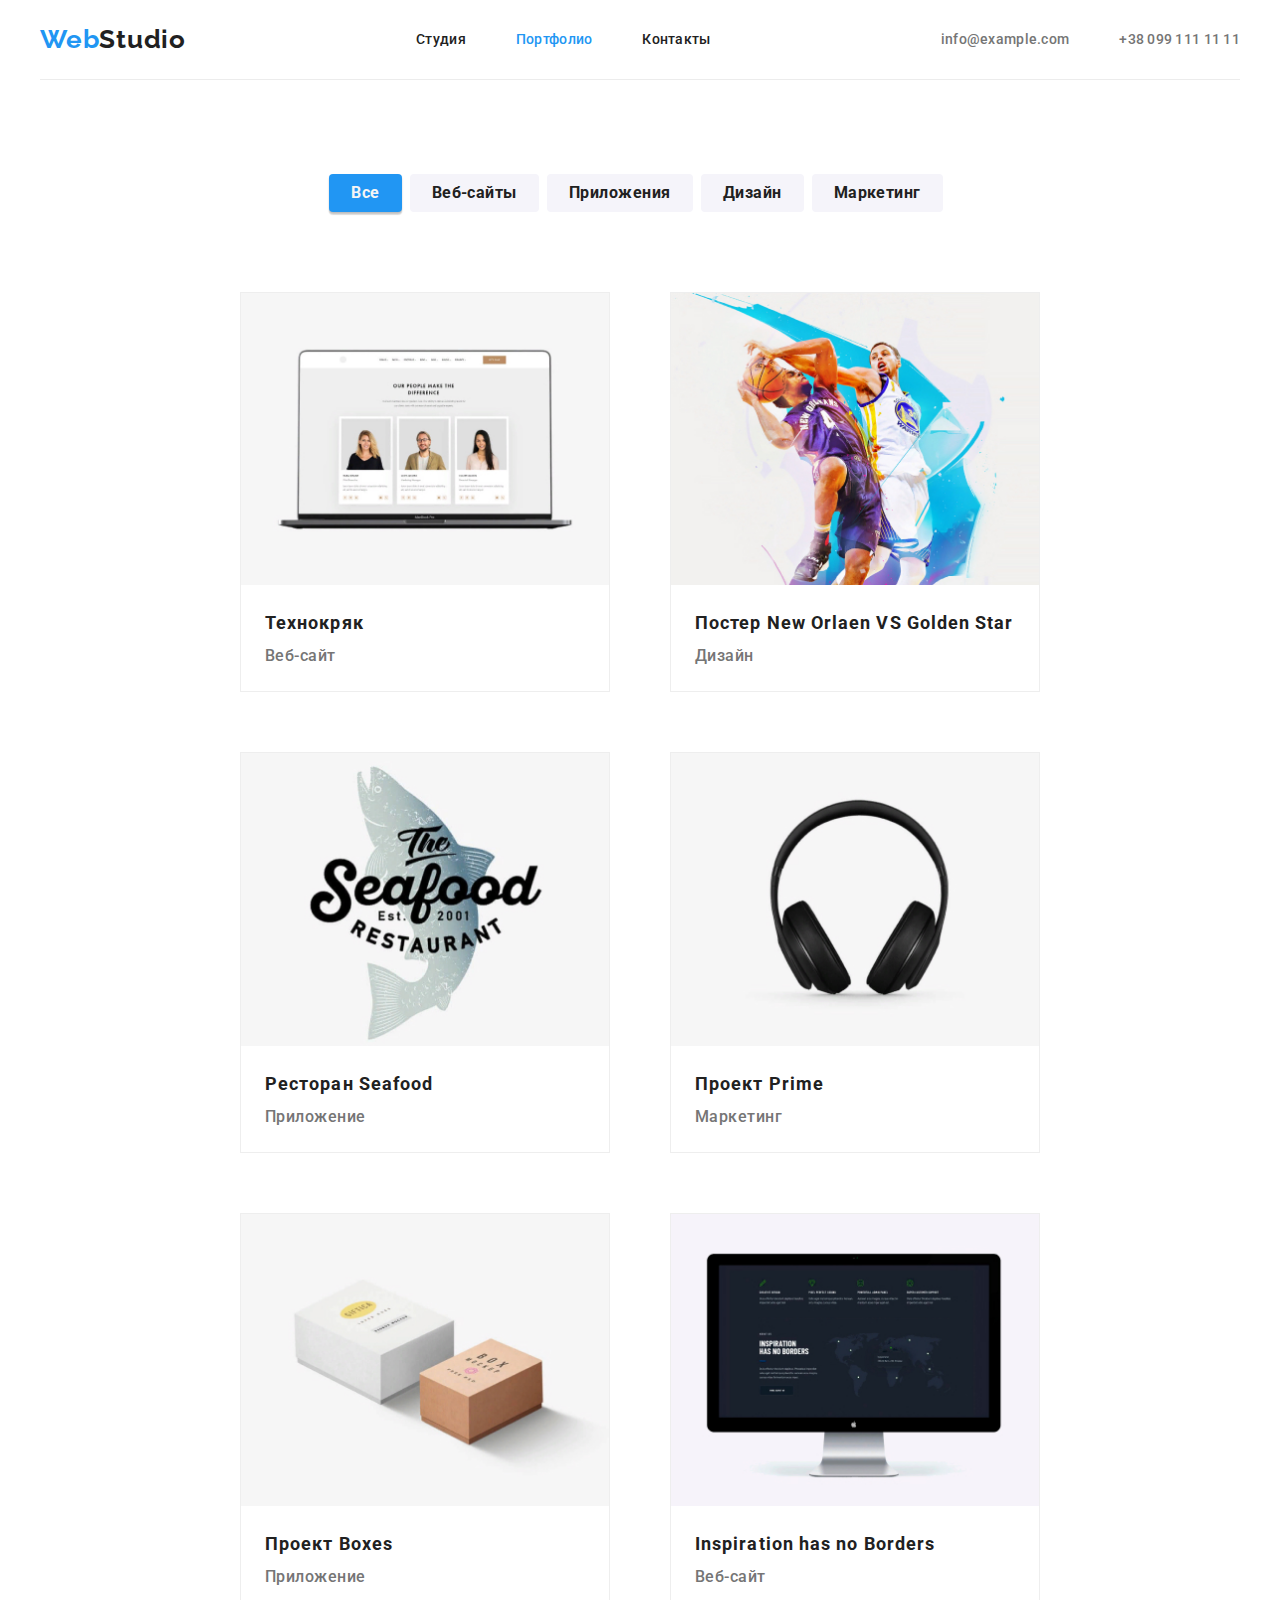
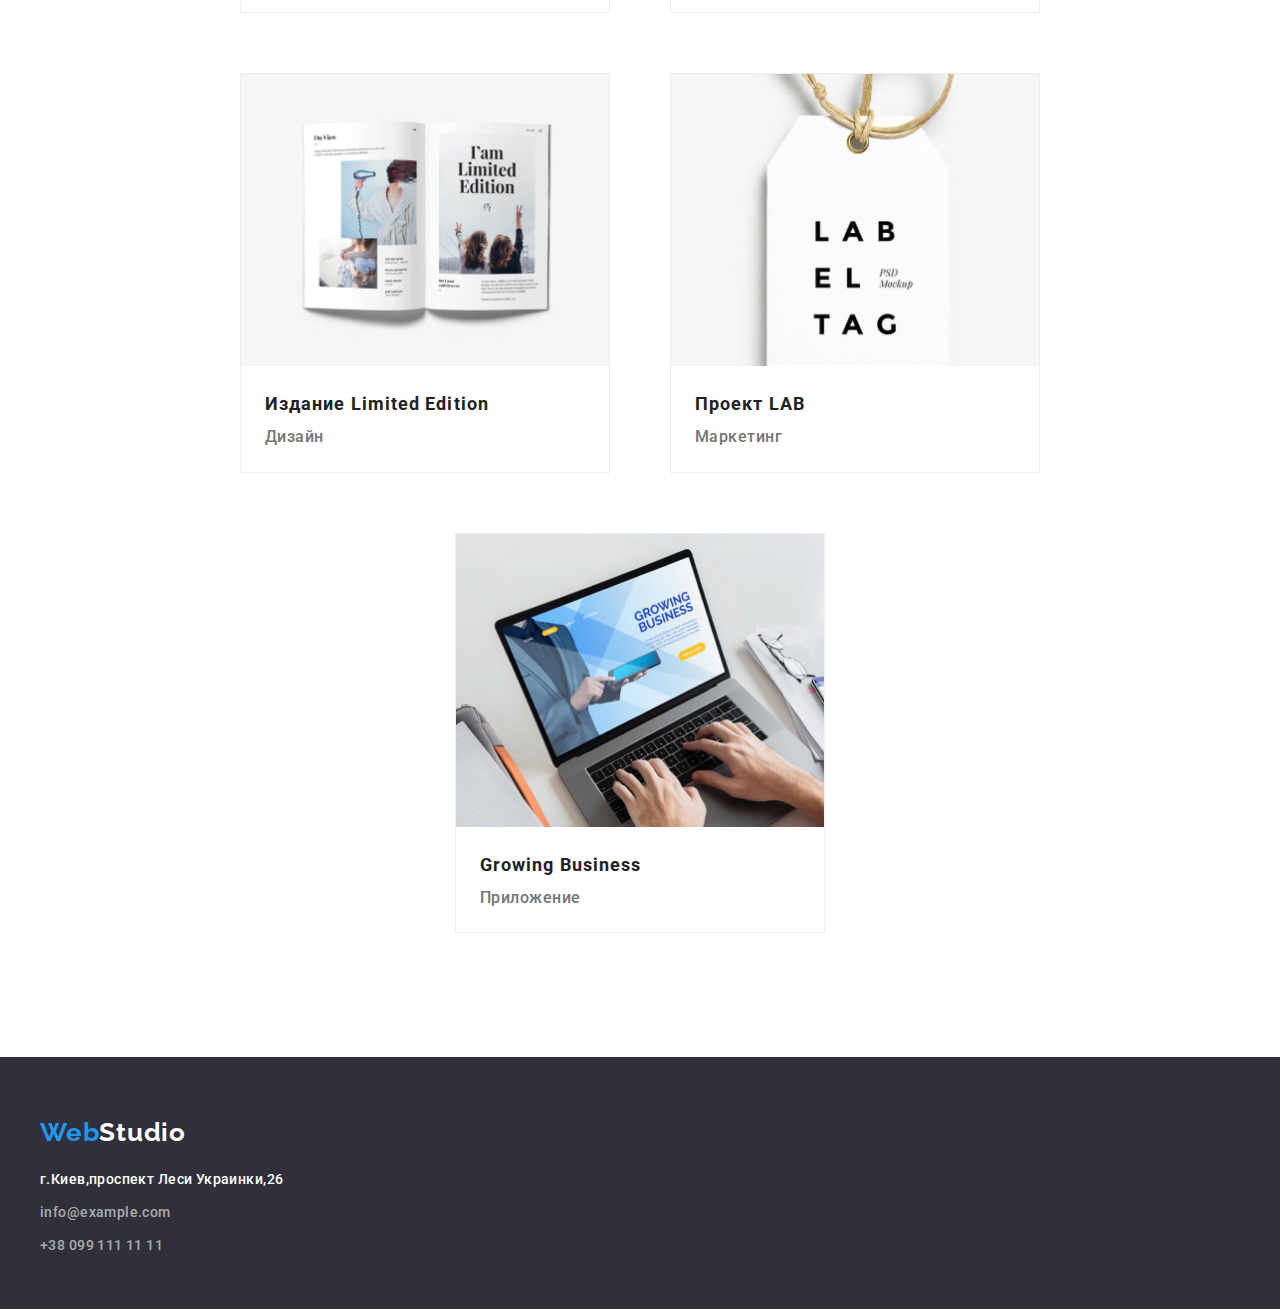
==== portfolio.html @ df0bf0c2 "..." ====
<!DOCTYPE html>
<html lang="ru">
<head>
    <meta charset="UTF-8">
    <meta http-equiv="X-UA-Compatible" content="IE=edge">
    <meta name="viewport" content="width=device-width, initial-scale=1.0">
    <title>Web Studio</title>
    <link rel="preconnect" href="https://fonts.googleapis.com">
<link rel="preconnect" href="https://fonts.gstatic.com" crossorigin>
<link href="https://fonts.googleapis.com/css2?family=Raleway:wght@700&family=Roboto:wght@400;500;700;900&display=swap" rel="stylesheet">
<link rel="stylesheet" href="./css/normalize.css" />
<link rel="stylesheet" href="./css/style.css">
</head>
<body>
    <!-- ХЕДЕР -->
  <div class="container header">
    <a class="logo" href="./index.html">Web<span class="logo-prefix">Studio</span></a>
    <nav>
      <ul class="studio-portfolio-contacts">
        <li class="nav-item">
          <a class="nav-link" href="./index.html">Студия</a>
        </li>
        <li class="nav-item">
          <a class="nav-link nav-link-active" href="./portfolio.html">Портфолио</a>
        </li>
        <li class="nav-item">
          <a class="nav-link" href="#">Контакты</a>
        </li>
      </ul>
    </nav>
    <ul class="header-contacts-list">
      <li class="header-contacts-item">
        <a class="contact-link" href="mailto:info@example.com">info@example.com</a>
      </li>
      <li class="header-contacts-item">
        <a class="contact-link" href="tel:+380991111111">+38 099 111 11 11</a>
      </li>
    </ul>
  </div>
  <main>
    <!-- СЕКЦИЯ КНОПОК В ПОРТФОЛИО -->
    <section class="section">
      <div class="container">
    <ul class="buttons-list">
        <li>
          <button class="portfolio-button portfolio-button-active" type="button">Все</button>
      </li>
        <li>
          <button class="portfolio-button" type="button">Веб-сайты</button>
      </li>
        <li>
          <button class="portfolio-button" type="button">Приложения</button>
        </li>
        <li>
          <button class="portfolio-button" type="button">Дизайн</button>
        </li>
        <li>
          <button class="portfolio-button" type="button">Маркетинг</button>
        </li>
    </ul>

<!--ПОРТФОЛИО -->
<div class="portfolio-container">
    <ul class="images-list">
        <li class="portfolio-item">
            <a class="portfolio-link" href="#">
                <img src="./images/portfolio_pictures/Технокряк.jpg" alt="Веб-сайт" />
              <div class="portfolio-wrapper">
              <h2 class="portfolio-title">Технокряк</h2>
              <p class="portfolio-text">Веб-сайт</p>
              </div>
            </a>
          </li>
          
            <li class="portfolio-item">
                <a class="portfolio-link" href="#">
                    <img src="./images/portfolio_pictures/Постер_New_Orlean_VS_Golden_Star.jpg" alt="сражение_годзиллы_и_кинг_конга" />
                    <div class="portfolio-wrapper">
                  <h2 class="portfolio-title">Постер New Orlaen VS Golden Star</h2>
                  <p class="portfolio-text">Дизайн</p>
                </div>
                </a>
              </li>

              <li class="portfolio-item">
                <a class="portfolio-link" href="#">
                    <img src="./images/portfolio_pictures/Ресторан_Seafood.jpg" alt="Ресторан_Seafood" />
                    <div class="portfolio-wrapper">
                  <h2 class="portfolio-title">Ресторан Seafood</h2>
                  <p class="portfolio-text">Приложение</p>
                  </div>
                </a>
              </li>

              <li class="portfolio-item">
                <a class="portfolio-link" href="#">
                    <img src="./images/portfolio_pictures/Проект_Prime.jpg" alt="наушники" />
                    <div class="portfolio-wrapper">
                  <h2 class="portfolio-title">Проект Prime</h2>
                  <p class="portfolio-text">Маркетинг</p>
                  </div>
                </a>
              </li>

              <li class="portfolio-item">
                <a class="portfolio-link" href="#">
                    <img src="./images/portfolio_pictures/Издание_Boxes.jpg" alt="две_коробки" />
                    <div class="portfolio-wrapper">
                  <h2 class="portfolio-title">Проект Boxes</h2>
                  <p class="portfolio-text">Приложение</p>
                  </div>
                </a>
              </li>

              <li class="portfolio-item">
                <a class="portfolio-link" href="#">
                    <img src="./images/portfolio_pictures/Inspiration_has_no_Borders.jpg" alt="изображение_монитора" />
                    <div class="portfolio-wrapper">
                  <h2 class="portfolio-title">Inspiration has no Borders</h2>
                  <p class="portfolio-text">Веб-сайт</p>
                  </div>
                </a>
              </li>

              <li class="portfolio-item">
                <a class="portfolio-link" href="#">
                    <img src="./images/portfolio_pictures/Издание_Limited_Edition.jpg" alt="журнал" />
                    <div class="portfolio-wrapper">
                  <h2 class="portfolio-title">Издание Limited Edition</h2>
                  <p class="portfolio-text">Дизайн</p>
                  </div>
                </a>
              </li>

              <li class="portfolio-item">
                <a class="portfolio-link" href="#">
                    <img src="./images/portfolio_pictures/Проект_LAB.jpg" alt="бирка_с_рекламой" />
                    <div class="portfolio-wrapper">
                  <h2 class="portfolio-title">Проект LAB</h2>
                  <p class="portfolio-text">Маркетинг</p>
                  </div>
                </a>
              </li>

              <li class="portfolio-item">
                <a class="portfolio-link" href="#">
                    <img src="./images/portfolio_pictures/Growing_Business.jpg" alt="руки_незнакомца_на_клавиатуре" />
                    <div class="portfolio-wrapper">
                  <h2 class="portfolio-title">Growing Business</h2>
                  <p class="portfolio-text">Приложение</p>
                  </div>
                </a>
              </li>
    </ul>
    </div>
  </div>
  </section>
  </main>
        <!-- ФУТЕР -->
      <footer class="footer footer-section">
        <div class="container">
          <a class="logo" href="index.html">Web<span class="studio">Studio</span></a>
          <address>
            <ul class="footer-list">
              </li>
              <li class="footer-item">
                <a class="contact-address" href="">г.Киев,проспект Леси Украинки,26</a>
              </li>
              <li class="footer-item">
                <a class="footer-contact" href="mailto:info@example.com">info@example.com</a>
              </li>
              <li class="footer-item">
                <a class="footer-contact" href="tel:+380991111111">+38 099 111 11 11</a>
              </li>
            </ul>
          </address>
        </div>
      </footer>
</body>
</html>
---- css/style.css ----
:root {
  --primary-text-color: #212121;
  --secondary-text-color: #757575;
  --hover-color: #2196f3;
  --button-background-color: #f5f4fa;
}
body {
  background-color: #fff;
  font-family: "Roboto", sans-serif;
}
ul {
  list-style: none;
  margin: 0;
  padding: 0;
}
h1,
h2,
h3,
p {
  margin: 0;
  padding: 0;
}

html {
  box-sizing: border-box;
}
*,
*::before,
*::after {
  box-sizing: inherit;
}

img {
  max-width: 100%;
  height: auto;
  display: block;
}

.container {
  max-width: 1200px;
  width: 100%;
  margin: 0 auto;
}

/*ХЕДЕР*/
.header {
  display: flex;
  justify-content: space-between;
  align-items: center;
  height: 80px;
  border-bottom: 1px solid #ececec;
}
.logo {
  font-family: Raleway;
  font-style: 500;
  font-weight: 700;
  font-size: 26px;
  line-height: 1.19em;
  letter-spacing: 0.03em;
  text-decoration: none;
  color: var(--hover-color);
}
.logo-prefix {
  font-family: Raleway;
  font-style: 500;
  font-weight: 700;
  font-size: 26px;
  line-height: 1.19em;
  letter-spacing: 0.03em;
  text-decoration: none;
  color: var(--primary-text-color);
}
.studio-portfolio-contacts {
  display: flex;
  align-items: center;
}
.nav-item {
  margin-right: 50px;
}
.nav-item:last-child {
  margin-right: 0;
}
.nav-link {
  font-weight: 500;
  font-size: 14px;
  line-height: 1.14;
  letter-spacing: 0.02em;
  text-decoration: none;
  color: var(--primary-text-color);
}
.nav-link:hover,
.nav-link:focus,
.nav-link-active {
  color: var(--hover-color);
}
.header-contacts-list {
  display: flex;
  align-items: center;
}
.header-contacts-item {
  margin-right: 50px;
}
.header-contacts-item:last-child {
  margin-right: 0;
}
.contact-link {
  font-weight: 500;
  font-size: 14px;
  line-height: 1.14;
  letter-spacing: 0.02em;
  text-decoration: none;
  color: var(--secondary-text-color);
}
.contact-link:hover,
.contact-link:focus {
  color: var(--hover-color);
}

/*ХИРО*/
.hero {
  background: #2f303a;
  height: 600px;
  display: flex;
  align-items: center;
  flex-direction: column;
  justify-content: center;
}
.hero-title {
  text-align: center;
  font-weight: 900;
  font-size: 44px;
  line-height: 1.36;
  letter-spacing: 0.06em;
  color: #ffffff;
}
.hero-button {
  margin-top: 30px;
  background: #2196f3;
  box-shadow: 0px 4px 4px rgba(0, 0, 0, 0.15);
  border-radius: 4px;
  width: 200px;
  height: 50px;
  color: #ffffff;
  font-weight: 700;
  font-size: 16px;
  line-height: 1.87;
}
button:hover {
  cursor: pointer;
}

/*ПРЕИМУЩЕСТВА*/
.section {
  padding-top: 94px;
  padding-bottom: 94px;
}
.features {
  display: flex;
  justify-content: space-between;
}
.features-item {
  width: 270px;
  margin-right: 30px;
}
.features-item:last-child {
  margin-right: 0;
}
.about-us-title {
  text-transform: uppercase;
  font-weight: 700;
  font-size: 14px;
  line-height: 1.14;
  letter-spacing: 0.03em;
  color: var(--primary-text-color);
}
.paragraph-text {
  font-weight: 500;
  font-size: 14px;
  line-height: 1.71;
  letter-spacing: 00.03em;
  color: var(--secondary-text-color);
}

/*ЧЕМ МЫ ЗАНИМАЕМСЯ*/
.useless-crap {
  padding-top: 0;
}
.second-title {
  font-weight: 700;
  font-size: 36px;
  line-height: 1.16;
  letter-spacing: 0.03em;
  color: var(--primary-text-color);
  text-align: center;
}
.apps {
  margin-top: 50px;
  display: flex;
  align-items: center;
  justify-content: space-between;
}
.apps-item {
  margin-right: 30px;
}
.apps-item:last-child {
  margin-right: 0;
}
/*НАША КОМАНДА*/
.ourteam {
  background: #f5f4fa;
}
.team-title {
  font-weight: 700;
  font-size: 36px;
  line-height: 1.16;
  letter-spacing: 0.03em;
  text-align: center;
  color: var(--primary-text-color);
}
.ourteam-list {
  margin-top: 50px;
  display: flex;
  justify-content: space-between;
}
.ourteam-item {
  width: 270px;
  height: 368px;
  background: #ffffff;
  box-shadow: 0px 1px 3px rgba(0, 0, 0, 0.12), 0px 1px 1px rgba(0, 0, 0, 0.14),
    0px 2px 1px rgba(0, 0, 0, 0.2);
  border-radius: 0px 0px 4px 4px;
}
.ourteam-wrapper {
  margin-top: 30px;
}
.team-name {
  font-weight: 500;
  font-size: 16px;
  line-height: 1.18;
  letter-spacing: 0.03em;
  text-align: center;
  color: var(--primary-text-color);
}
.profession-text {
  margin-top: 10px;
  font-weight: 500;
  font-size: 16px;
  line-height: 1.18;
  letter-spacing: 0.03em;
  text-align: center;
  color: var(--secondary-text-color);
}

/*ФУТЕР*/

.footer {
  height: 252px;
  background: #2f303a;
}
.studio {
  font-family: Raleway;
  font-style: 500;
  font-weight: 700;
  font-size: 26px;
  line-height: 1.19em;
  letter-spacing: 0.03em;
  text-decoration: none;
  color: #ffffff;
}
.footer-section {
  padding-top: 60px;
  padding-bottom: 60px;
}
.footer-list {
  margin-top: 20px;
}
.footer-item {
  margin-bottom: 9px;
}

.contact-address {
  font-style: normal;
  font-weight: 500;
  font-size: 14px;
  line-height: 1.71;
  letter-spacing: 0.03em;
  text-decoration: none;
  color: #ffffff;
}
.footer-contact {
  font-style: normal;
  font-weight: 500;
  font-size: 14px;
  line-height: 1.71;
  letter-spacing: 0.03em;
  text-decoration: none;
  color: rgba(255, 255, 255, 0.6);
}
.contact-address:focus,
.contact-address:hover {
  color: var(--hover-color);
}
.footer-contact:hover,
.footer-contact:focus {
  color: var(--hover-color);
}

/* СЕКЦИЯ КНОПОК В ПОРТФОЛИО */
.buttons-list {
  display: flex;
  align-items: center;
  justify-content: center;
}
.portfolio-button {
  padding: 6px 22px;
  margin-right: 8px;

  font-weight: 700;
  font-size: 16px;
  line-height: 1.62;
  letter-spacing: 0.03em;
  border-radius: 4px;
  border: none;
  text-decoration: none;
  color: var(--primary-text-color);
  background: var(--button-background-color);
}
.portfolio-button:hover,
.portfolio-button:focus,
.portfolio-button-active {
  background: var(--hover-color);
  color: #f5f5f5;
  box-shadow: 0px 2px 2px rgba(0, 0, 0, 0.12), 0px 1px 2px rgba(0, 0, 0, 0.08),
    0px 3px 1px rgba(0, 0, 0, 0.1);
}

/* ПОРТФОЛИО */
.portfolio-container {
  padding-top: 50px;
}
.images-list {
  display: flex;
  flex-wrap: wrap;
  justify-content: center;
}
.portfolio-item {
  margin: 30px;
  width: 370px;
  border: 1px solid #eeeeee;
}
.portfolio-link {
  text-decoration: none;
}
.portfolio-title {
  font-weight: 700;
  font-size: 18px;
  line-height: 2;
  letter-spacing: 0.06em;
  color: var(--primary-text-color);
}
.portfolio-text {
  font-weight: 500;
  font-size: 16px;
  line-height: 1.87;
  letter-spacing: 0.03em;
  color: var(--secondary-text-color);
}
.portfolio-wrapper {
  padding-top: 20px;
  padding-bottom: 20px;
  margin-left: 24px;
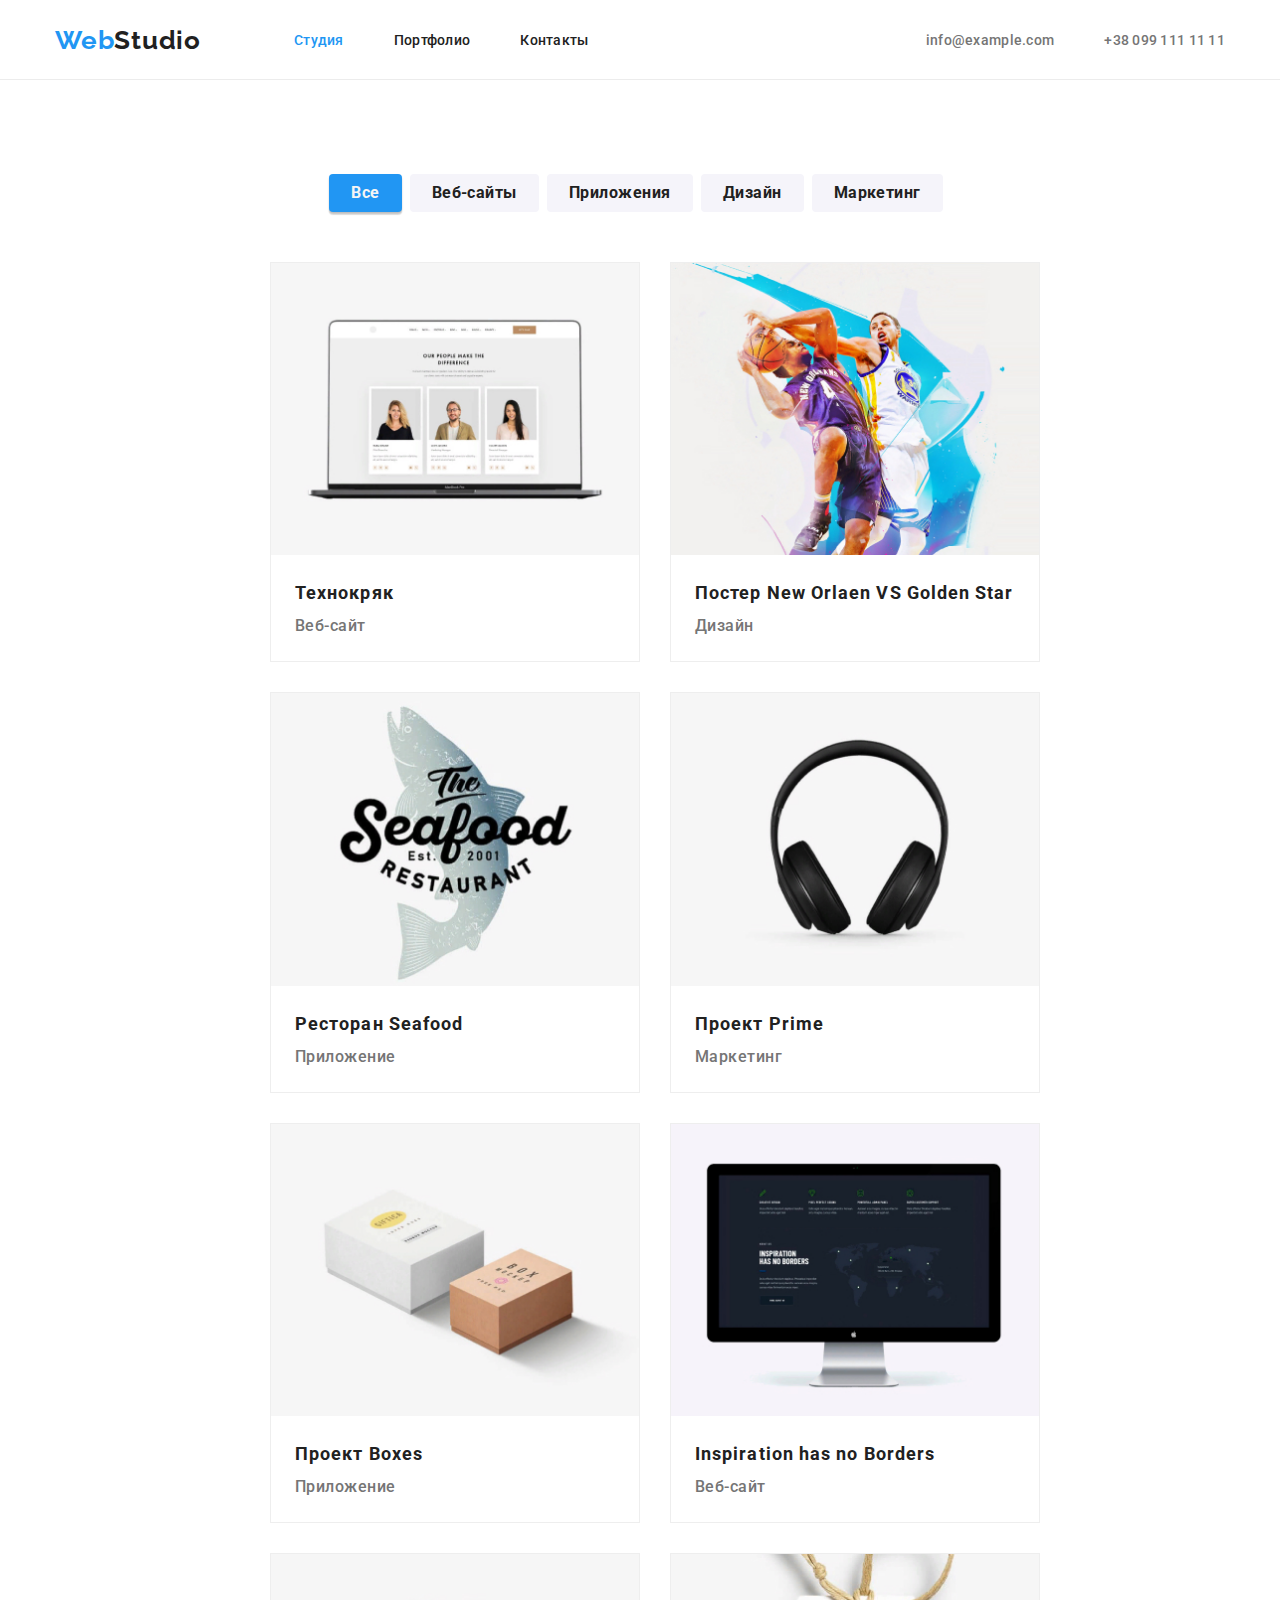
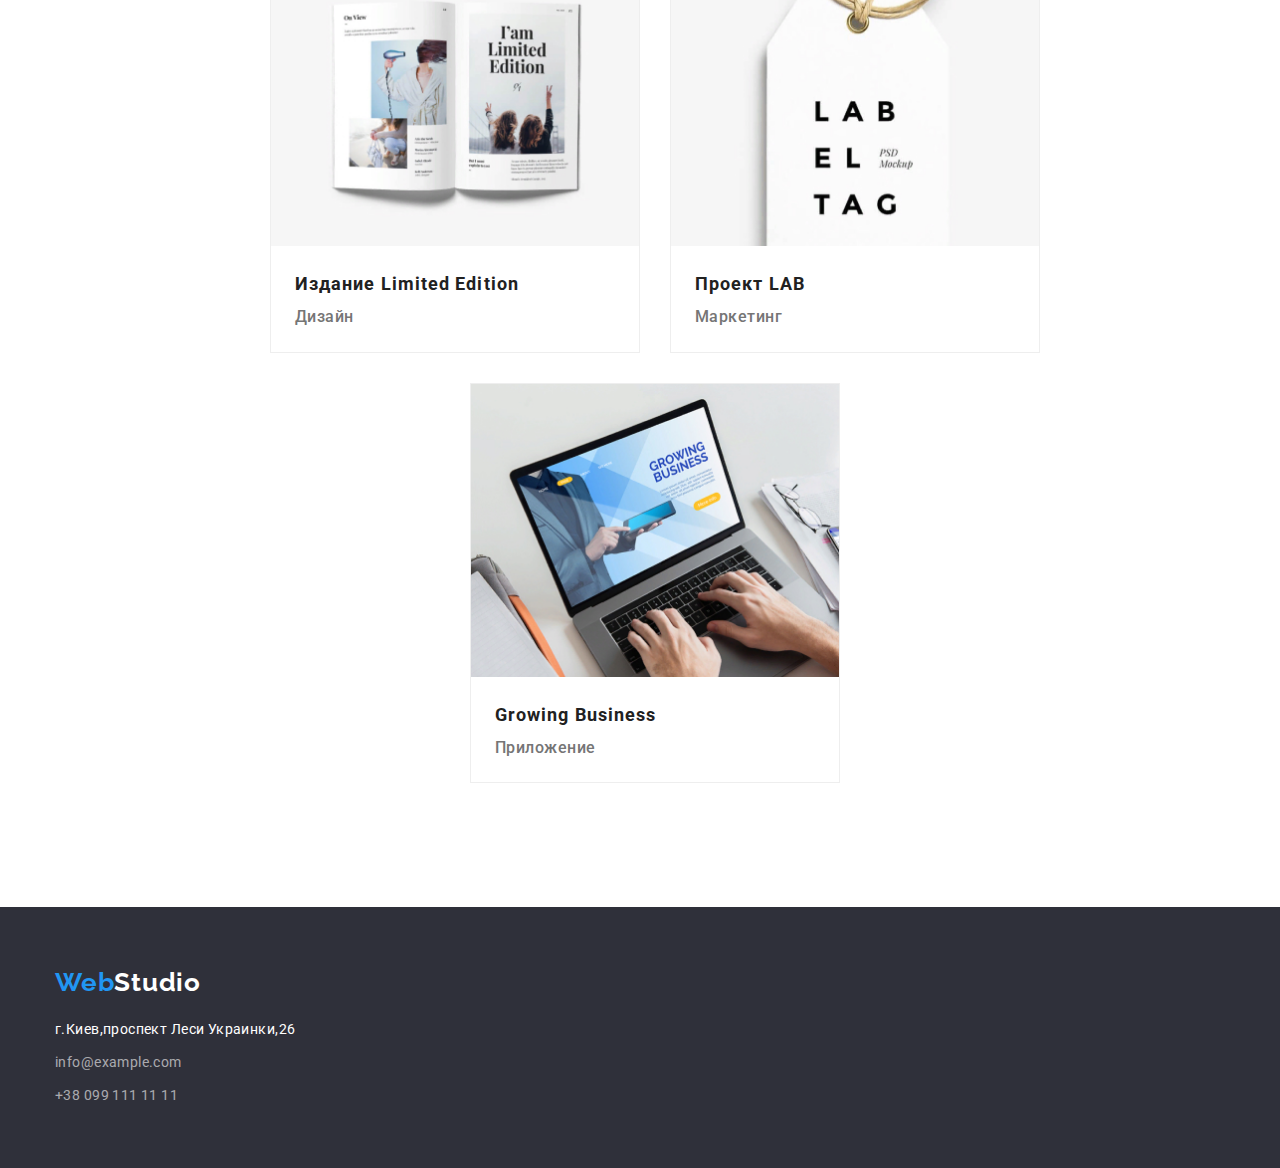
==== commit d3306223: "..." ====
--- a/portfolio.html
+++ b/portfolio.html
@@ -13,30 +13,32 @@
 </head>
 <body>
     <!-- ХЕДЕР -->
-  <div class="container header">
-    <a class="logo" href="./index.html">Web<span class="logo-prefix">Studio</span></a>
-    <nav>
-      <ul class="studio-portfolio-contacts">
-        <li class="nav-item">
-          <a class="nav-link" href="./index.html">Студия</a>
-        </li>
-        <li class="nav-item">
-          <a class="nav-link nav-link-active" href="./portfolio.html">Портфолио</a>
-        </li>
-        <li class="nav-item">
-          <a class="nav-link" href="#">Контакты</a>
-        </li>
-      </ul>
-    </nav>
-    <ul class="header-contacts-list">
-      <li class="header-contacts-item">
-        <a class="contact-link" href="mailto:info@example.com">info@example.com</a>
-      </li>
-      <li class="header-contacts-item">
-        <a class="contact-link" href="tel:+380991111111">+38 099 111 11 11</a>
-      </li>
-    </ul>
-  </div>
+    <header class="header">
+      <div class="container header-container">
+        <a class="logo" href="./index.html">Web<span class="logo-prefix">Studio</span></a>
+        <nav>
+          <ul class="studio-portfolio-contacts">
+            <li class="nav-item">
+              <a class="nav-link nav-link-active" href="./index.html">Студия</a>
+            </li>
+            <li class="nav-item">
+              <a class="nav-link" href="./portfolio.html">Портфолио</a>
+            </li>
+            <li class="nav-item">
+              <a class="nav-link" href="#">Контакты</a>
+            </li>
+          </ul>
+        </nav>
+        <ul class="header-contacts-list">
+          <li class="header-contacts-item">
+            <a class="contact-link" href="mailto:info@example.com">info@example.com</a>
+          </li>
+          <li class="header-contacts-item">
+            <a class="contact-link" href="tel:+380991111111">+38 099 111 11 11</a>
+          </li>
+        </ul>
+      </div>
+    </header>
   <main>
     <!-- СЕКЦИЯ КНОПОК В ПОРТФОЛИО -->
     <section class="section">
@@ -157,12 +159,11 @@
   </section>
   </main>
         <!-- ФУТЕР -->
-      <footer class="footer footer-section">
+      <footer class="footer-section">
         <div class="container">
           <a class="logo" href="index.html">Web<span class="studio">Studio</span></a>
-          <address>
-            <ul class="footer-list">
-              </li>
+          <address class="footer-list">
+            <ul>
               <li class="footer-item">
                 <a class="contact-address" href="">г.Киев,проспект Леси Украинки,26</a>
               </li>
--- a/css/style.css
+++ b/css/style.css
@@ -37,27 +37,29 @@
 }
 
 .container {
-  max-width: 1200px;
-  width: 100%;
+  width: 1200px;
   margin: 0 auto;
+  padding: 0 15px;
 }
 
 /*ХЕДЕР*/
 .header {
-  display: flex;
-  justify-content: space-between;
-  align-items: center;
   height: 80px;
   border-bottom: 1px solid #ececec;
 }
+.header-container {
+  height: 80px;
+  display: flex;
+  align-items: center;
+}
 .logo {
   font-family: Raleway;
-  font-style: 500;
   font-weight: 700;
   font-size: 26px;
   line-height: 1.19em;
   letter-spacing: 0.03em;
   text-decoration: none;
+
   color: var(--hover-color);
 }
 .logo-prefix {
@@ -71,6 +73,7 @@
   color: var(--primary-text-color);
 }
 .studio-portfolio-contacts {
+  margin-left: 93px;
   display: flex;
   align-items: center;
 }
@@ -96,6 +99,7 @@
 .header-contacts-list {
   display: flex;
   align-items: center;
+  margin-left: auto;
 }
 .header-contacts-item {
   margin-right: 50px;
@@ -166,11 +170,14 @@
   margin-right: 0;
 }
 .about-us-title {
+  margin-bottom: 10px;
+
   text-transform: uppercase;
   font-weight: 700;
   font-size: 14px;
   line-height: 1.14;
   letter-spacing: 0.03em;
+
   color: var(--primary-text-color);
 }
 .paragraph-text {
@@ -196,8 +203,6 @@
 .apps {
   margin-top: 50px;
   display: flex;
-  align-items: center;
-  justify-content: space-between;
 }
 .apps-item {
   margin-right: 30px;
@@ -223,15 +228,13 @@
   justify-content: space-between;
 }
 .ourteam-item {
-  width: 270px;
-  height: 368px;
   background: #ffffff;
   box-shadow: 0px 1px 3px rgba(0, 0, 0, 0.12), 0px 1px 1px rgba(0, 0, 0, 0.14),
     0px 2px 1px rgba(0, 0, 0, 0.2);
   border-radius: 0px 0px 4px 4px;
 }
 .ourteam-wrapper {
-  margin-top: 30px;
+  padding: 30px;
 }
 .team-name {
   font-weight: 500;
@@ -253,10 +256,6 @@
 
 /*ФУТЕР*/
 
-.footer {
-  height: 252px;
-  background: #2f303a;
-}
 .studio {
   font-family: Raleway;
   font-style: 500;
@@ -270,6 +269,7 @@
 .footer-section {
   padding-top: 60px;
   padding-bottom: 60px;
+  background: #2f303a;
 }
 .footer-list {
   margin-top: 20px;
@@ -277,10 +277,13 @@
 .footer-item {
   margin-bottom: 9px;
 }
+.footer-item:last-child {
+  margin-bottom: 0;
+}
 
 .contact-address {
   font-style: normal;
-  font-weight: 500;
+  font-weight: 400;
   font-size: 14px;
   line-height: 1.71;
   letter-spacing: 0.03em;
@@ -289,7 +292,6 @@
 }
 .footer-contact {
   font-style: normal;
-  font-weight: 500;
   font-size: 14px;
   line-height: 1.71;
   letter-spacing: 0.03em;
@@ -344,9 +346,13 @@
   justify-content: center;
 }
 .portfolio-item {
-  margin: 30px;
+  margin-left: 30px;
+  margin-bottom: 30px;
   width: 370px;
   border: 1px solid #eeeeee;
+}
+portfolio-item:last-child {
+  margin-left: 0;
 }
 .portfolio-link {
   text-decoration: none;
@@ -369,3 +375,4 @@
   padding-top: 20px;
   padding-bottom: 20px;
   margin-left: 24px;
+}
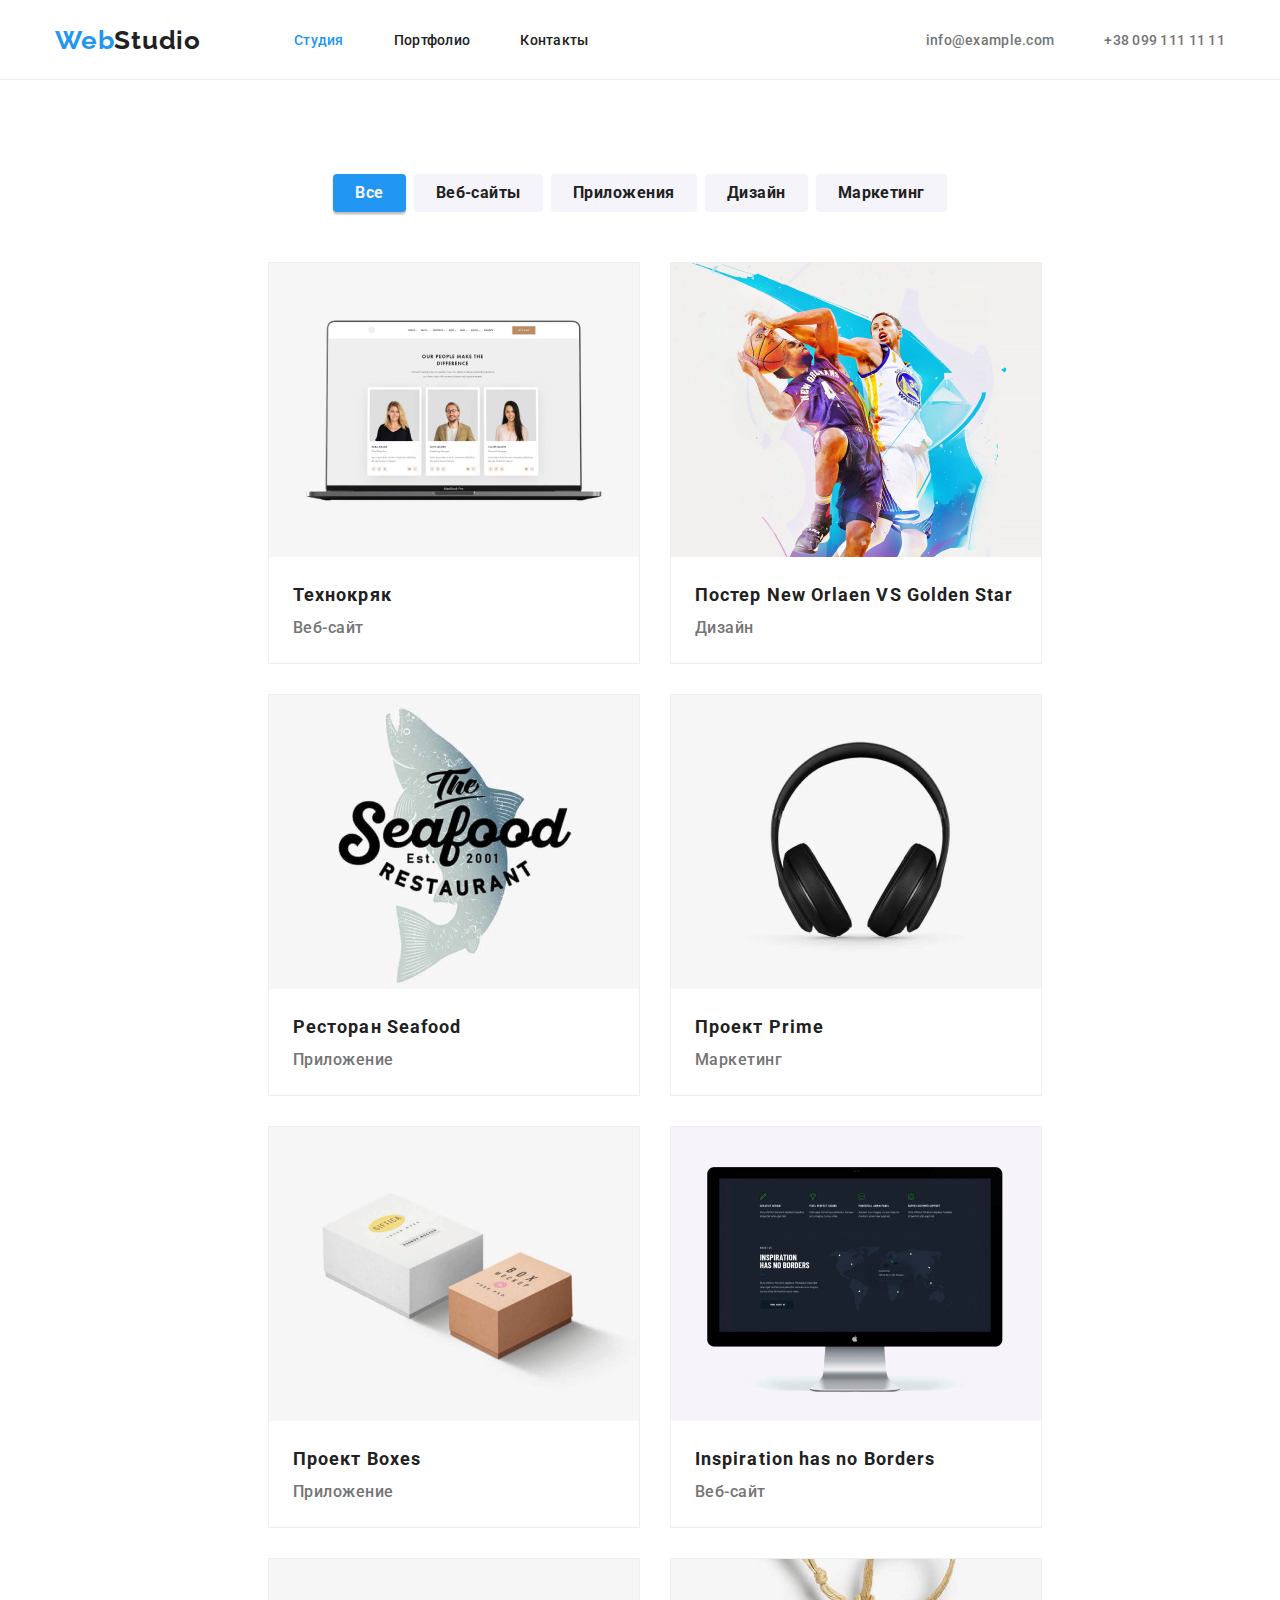
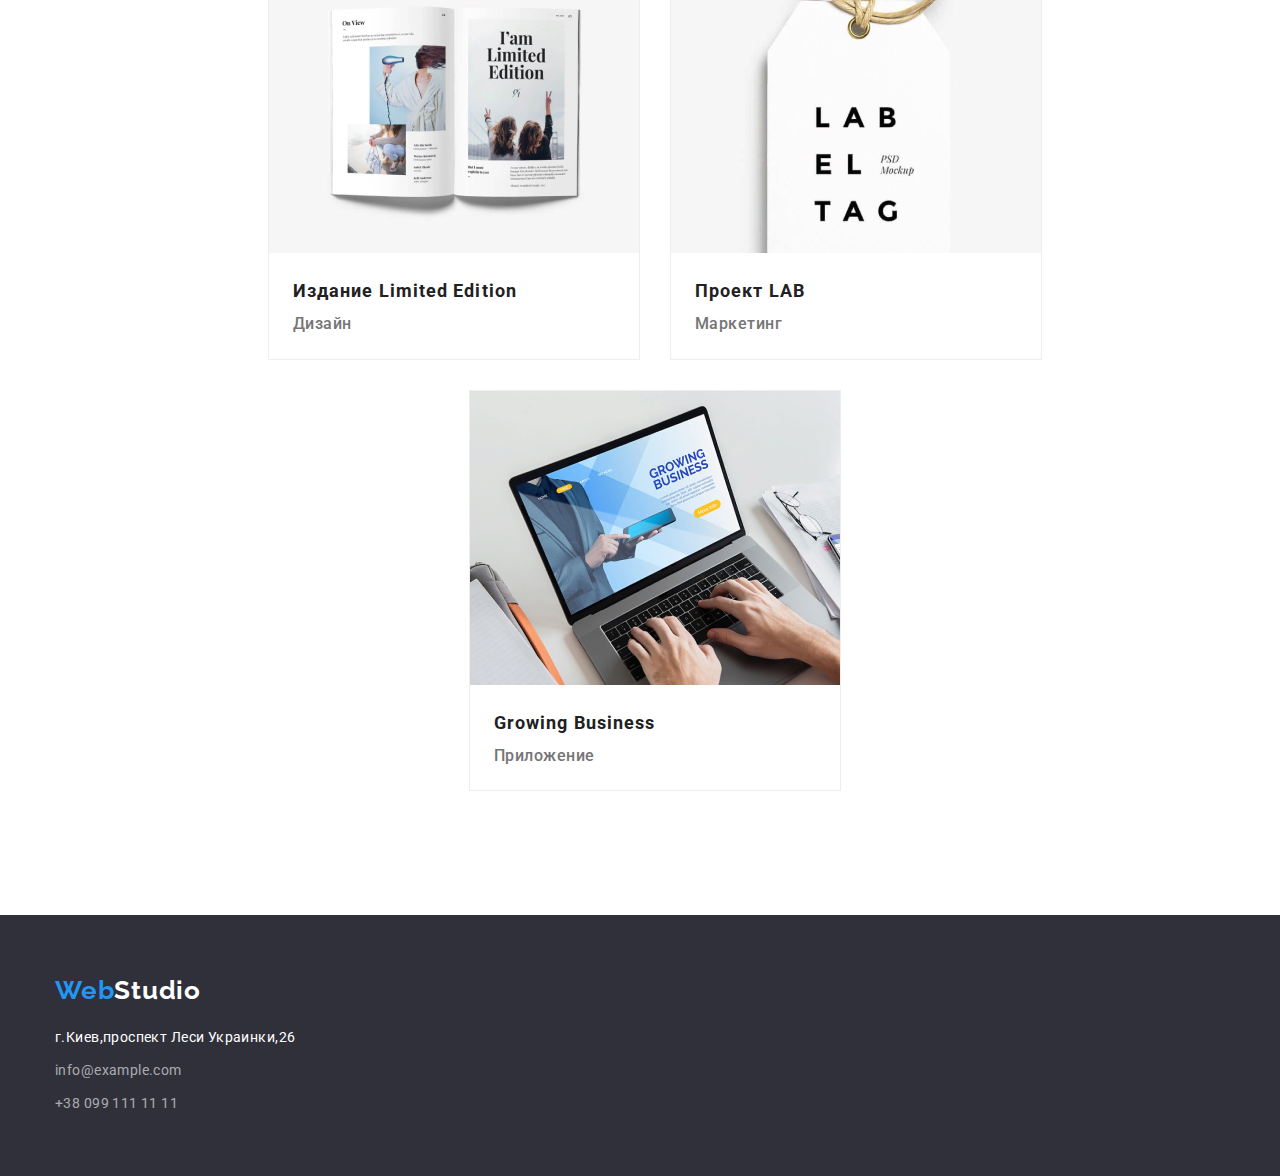
==== commit 7554614e: "..." ====
--- a/portfolio.html
+++ b/portfolio.html
@@ -44,25 +44,24 @@
     <section class="section">
       <div class="container">
     <ul class="buttons-list">
-        <li>
+        <li class="button-item">
           <button class="portfolio-button portfolio-button-active" type="button">Все</button>
       </li>
-        <li>
+        <li class="button-item">
           <button class="portfolio-button" type="button">Веб-сайты</button>
-      </li>
-        <li>
+      </li class="button-item">
+        <li class="button-item">
           <button class="portfolio-button" type="button">Приложения</button>
         </li>
-        <li>
+        <li class="button-item">
           <button class="portfolio-button" type="button">Дизайн</button>
         </li>
-        <li>
+        <li class="button-item">
           <button class="portfolio-button" type="button">Маркетинг</button>
         </li>
     </ul>
 
 <!--ПОРТФОЛИО -->
-<div class="portfolio-container">
     <ul class="images-list">
         <li class="portfolio-item">
             <a class="portfolio-link" href="#">
@@ -154,7 +153,6 @@
                 </a>
               </li>
     </ul>
-    </div>
   </div>
   </section>
   </main>
--- a/css/style.css
+++ b/css/style.css
@@ -308,14 +308,8 @@
 }
 
 /* СЕКЦИЯ КНОПОК В ПОРТФОЛИО */
-.buttons-list {
-  display: flex;
-  align-items: center;
-  justify-content: center;
-}
 .portfolio-button {
   padding: 6px 22px;
-  margin-right: 8px;
 
   font-weight: 700;
   font-size: 16px;
@@ -335,12 +329,21 @@
   box-shadow: 0px 2px 2px rgba(0, 0, 0, 0.12), 0px 1px 2px rgba(0, 0, 0, 0.08),
     0px 3px 1px rgba(0, 0, 0, 0.1);
 }
+.buttons-list {
+  display: flex;
+  justify-content: center;
+}
+.button-item {
+  margin-right: 8px;
+}
+.button-item:last-child {
+  margin-right: 0;
+}
 
 /* ПОРТФОЛИО */
-.portfolio-container {
+.images-list {
   padding-top: 50px;
-}
-.images-list {
+
   display: flex;
   flex-wrap: wrap;
   justify-content: center;
@@ -348,7 +351,6 @@
 .portfolio-item {
   margin-left: 30px;
   margin-bottom: 30px;
-  width: 370px;
   border: 1px solid #eeeeee;
 }
 portfolio-item:last-child {
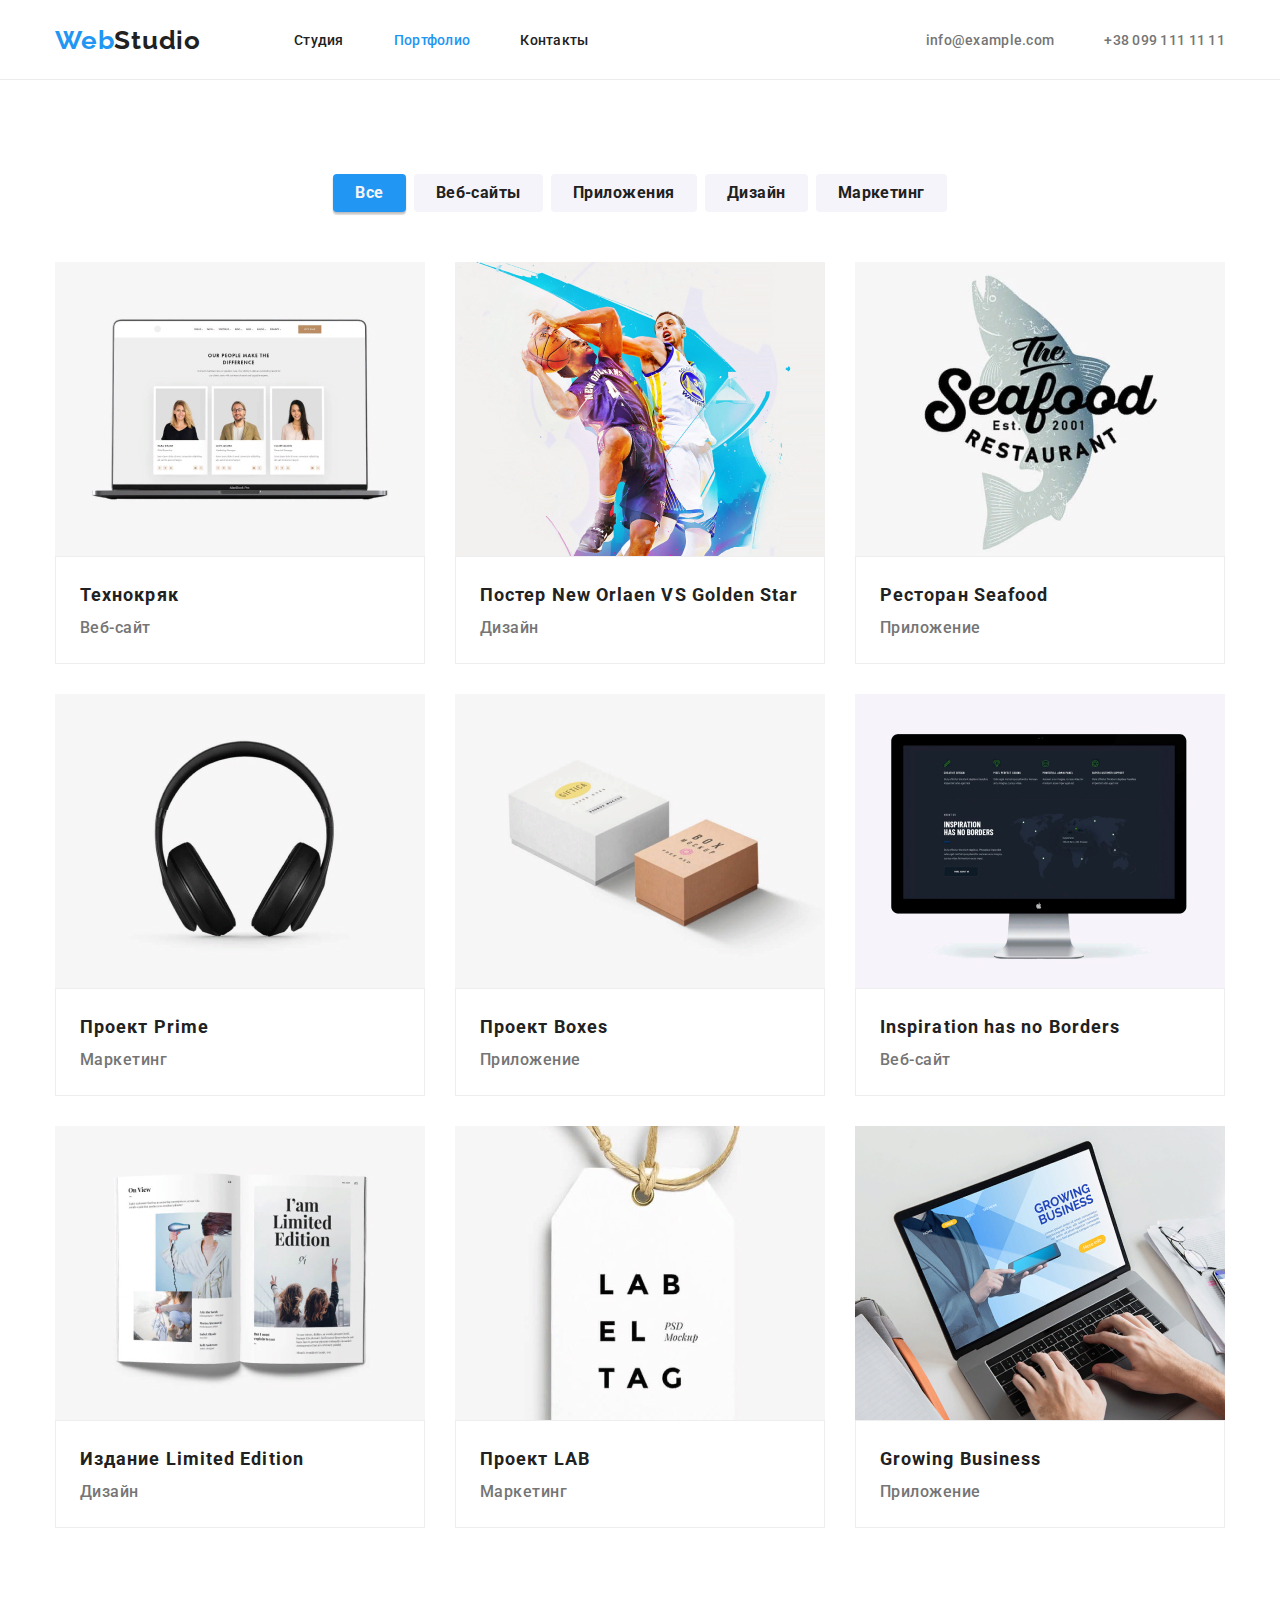
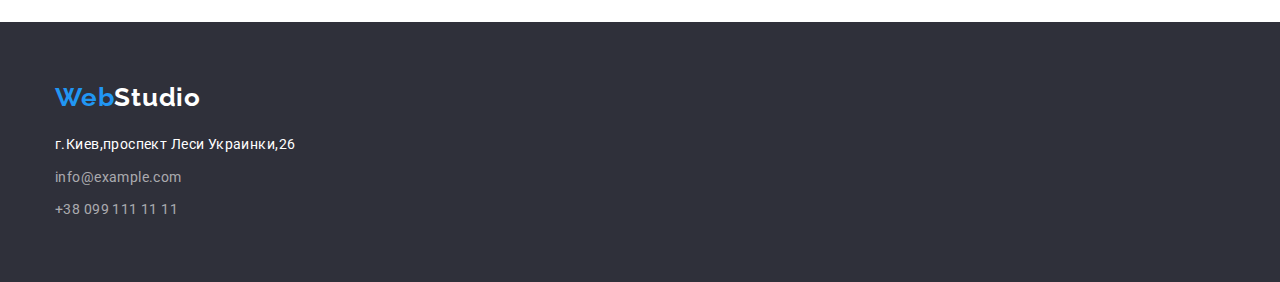
==== commit 97c3bf17: "..." ====
--- a/portfolio.html
+++ b/portfolio.html
@@ -19,10 +19,10 @@
         <nav>
           <ul class="studio-portfolio-contacts">
             <li class="nav-item">
-              <a class="nav-link nav-link-active" href="./index.html">Студия</a>
+              <a class="nav-link" href="./index.html">Студия</a>
             </li>
             <li class="nav-item">
-              <a class="nav-link" href="./portfolio.html">Портфолио</a>
+              <a class="nav-link nav-link-active" href="./portfolio.html">Портфолио</a>
             </li>
             <li class="nav-item">
               <a class="nav-link" href="#">Контакты</a>
--- a/css/style.css
+++ b/css/style.css
@@ -346,12 +346,12 @@
 
   display: flex;
   flex-wrap: wrap;
-  justify-content: center;
+  margin-left: -30px;
+  margin-bottom: -30px;
 }
 .portfolio-item {
   margin-left: 30px;
   margin-bottom: 30px;
-  border: 1px solid #eeeeee;
 }
 portfolio-item:last-child {
   margin-left: 0;
@@ -376,5 +376,6 @@
 .portfolio-wrapper {
   padding-top: 20px;
   padding-bottom: 20px;
-  margin-left: 24px;
-}
+  padding-left: 24px;
+  border: 1px solid #eeeeee;
+}
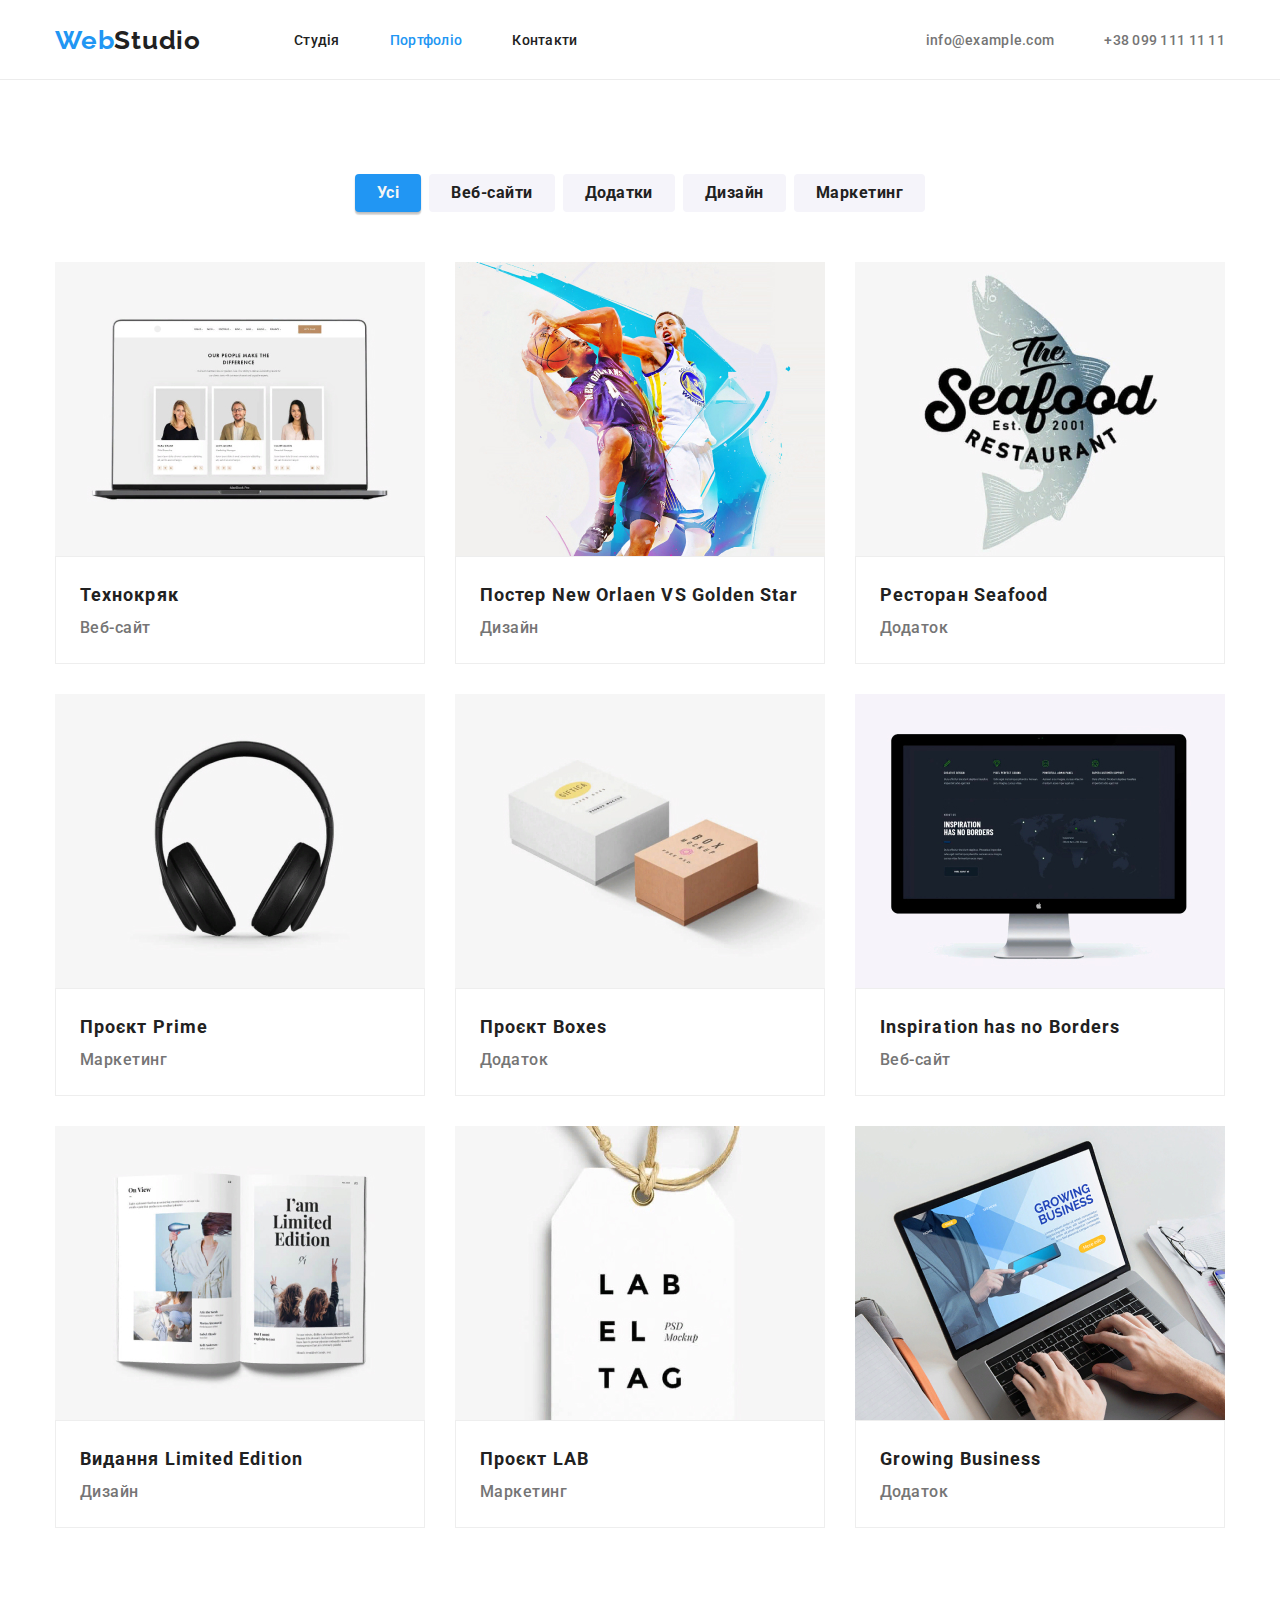
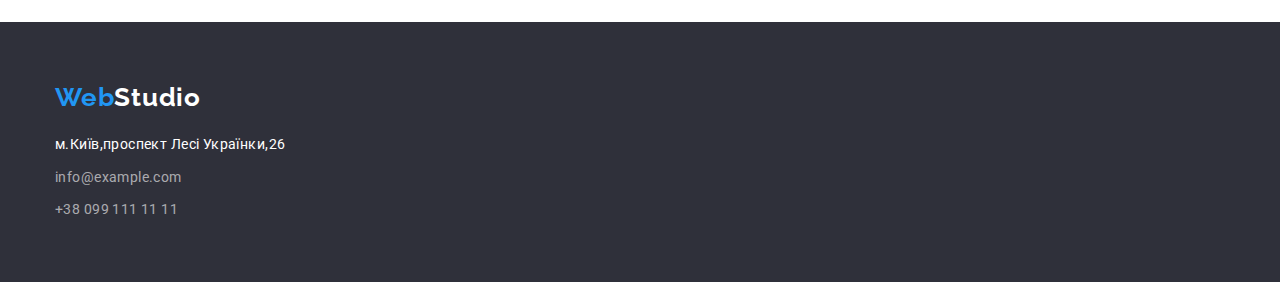
==== commit 651476d7: "..." ====
--- a/portfolio.html
+++ b/portfolio.html
@@ -1,179 +1,232 @@
 <!DOCTYPE html>
 <html lang="ru">
-<head>
-    <meta charset="UTF-8">
-    <meta http-equiv="X-UA-Compatible" content="IE=edge">
-    <meta name="viewport" content="width=device-width, initial-scale=1.0">
+  <head>
+    <meta charset="UTF-8" />
+    <meta http-equiv="X-UA-Compatible" content="IE=edge" />
+    <meta name="viewport" content="width=device-width, initial-scale=1.0" />
     <title>Web Studio</title>
-    <link rel="preconnect" href="https://fonts.googleapis.com">
-<link rel="preconnect" href="https://fonts.gstatic.com" crossorigin>
-<link href="https://fonts.googleapis.com/css2?family=Raleway:wght@700&family=Roboto:wght@400;500;700;900&display=swap" rel="stylesheet">
-<link rel="stylesheet" href="./css/normalize.css" />
-<link rel="stylesheet" href="./css/style.css">
-</head>
-<body>
+    <link rel="preconnect" href="https://fonts.googleapis.com" />
+    <link rel="preconnect" href="https://fonts.gstatic.com" crossorigin />
+    <link
+      href="https://fonts.googleapis.com/css2?family=Raleway:wght@700&family=Roboto:wght@400;500;700;900&display=swap"
+      rel="stylesheet"
+    />
+    <link rel="stylesheet" href="./css/normalize.css" />
+    <link rel="stylesheet" href="./css/style.css" />
+  </head>
+  <body>
     <!-- ХЕДЕР -->
     <header class="header">
       <div class="container header-container">
-        <a class="logo" href="./index.html">Web<span class="logo-prefix">Studio</span></a>
+        <a class="logo" href="./index.html"
+          >Web<span class="logo-prefix">Studio</span></a
+        >
         <nav>
           <ul class="studio-portfolio-contacts">
             <li class="nav-item">
-              <a class="nav-link" href="./index.html">Студия</a>
+              <a class="nav-link" href="./index.html">Студія</a>
             </li>
             <li class="nav-item">
-              <a class="nav-link nav-link-active" href="./portfolio.html">Портфолио</a>
+              <a class="nav-link nav-link-active" href="./portfolio.html"
+                >Портфоліо</a
+              >
             </li>
             <li class="nav-item">
-              <a class="nav-link" href="#">Контакты</a>
+              <a class="nav-link" href="#">Контакти</a>
             </li>
           </ul>
         </nav>
         <ul class="header-contacts-list">
           <li class="header-contacts-item">
-            <a class="contact-link" href="mailto:info@example.com">info@example.com</a>
+            <a class="contact-link" href="mailto:info@example.com"
+              >info@example.com</a
+            >
           </li>
           <li class="header-contacts-item">
-            <a class="contact-link" href="tel:+380991111111">+38 099 111 11 11</a>
+            <a class="contact-link" href="tel:+380991111111"
+              >+38 099 111 11 11</a
+            >
           </li>
         </ul>
       </div>
     </header>
-  <main>
-    <!-- СЕКЦИЯ КНОПОК В ПОРТФОЛИО -->
-    <section class="section">
-      <div class="container">
-    <ul class="buttons-list">
-        <li class="button-item">
-          <button class="portfolio-button portfolio-button-active" type="button">Все</button>
-      </li>
-        <li class="button-item">
-          <button class="portfolio-button" type="button">Веб-сайты</button>
-      </li class="button-item">
-        <li class="button-item">
-          <button class="portfolio-button" type="button">Приложения</button>
-        </li>
-        <li class="button-item">
-          <button class="portfolio-button" type="button">Дизайн</button>
-        </li>
-        <li class="button-item">
-          <button class="portfolio-button" type="button">Маркетинг</button>
-        </li>
-    </ul>
-
-<!--ПОРТФОЛИО -->
-    <ul class="images-list">
-        <li class="portfolio-item">
-            <a class="portfolio-link" href="#">
-                <img src="./images/portfolio_pictures/Технокряк.jpg" alt="Веб-сайт" />
-              <div class="portfolio-wrapper">
-              <h2 class="portfolio-title">Технокряк</h2>
-              <p class="portfolio-text">Веб-сайт</p>
-              </div>
-            </a>
-          </li>
-          
-            <li class="portfolio-item">
-                <a class="portfolio-link" href="#">
-                    <img src="./images/portfolio_pictures/Постер_New_Orlean_VS_Golden_Star.jpg" alt="сражение_годзиллы_и_кинг_конга" />
-                    <div class="portfolio-wrapper">
-                  <h2 class="portfolio-title">Постер New Orlaen VS Golden Star</h2>
+    <main>
+      <!-- СЕКЦИЯ КНОПОК В ПОРТФОЛИО -->
+      <section class="section">
+        <div class="container">
+          <ul class="buttons-list">
+            <li class="button-item">
+              <button
+                class="portfolio-button portfolio-button-active"
+                type="button"
+              >
+                Усі
+              </button>
+            </li>
+            <li class="button-item">
+              <button class="portfolio-button" type="button">Веб-сайти</button>
+            </li>
+            <li class="button-item">
+              <button class="portfolio-button" type="button">Додатки</button>
+            </li>
+            <li class="button-item">
+              <button class="portfolio-button" type="button">Дизайн</button>
+            </li>
+            <li class="button-item">
+              <button class="portfolio-button" type="button">Маркетинг</button>
+            </li>
+          </ul>
+
+          <!--ПОРТФОЛИО -->
+          <ul class="images-list">
+            <li class="portfolio-item">
+              <a class="portfolio-link" href="#">
+                <img
+                  src="./images/portfolio_pictures/Технокряк.jpg"
+                  alt="Веб-сайт"
+                />
+                <div class="portfolio-wrapper">
+                  <h2 class="portfolio-title">Технокряк</h2>
+                  <p class="portfolio-text">Веб-сайт</p>
+                </div>
+              </a>
+            </li>
+
+            <li class="portfolio-item">
+              <a class="portfolio-link" href="#">
+                <img
+                  src="./images/portfolio_pictures/Постер_New_Orlean_VS_Golden_Star.jpg"
+                  alt="сражение_годзиллы_и_кинг_конга"
+                />
+                <div class="portfolio-wrapper">
+                  <h2 class="portfolio-title">
+                    Постер New Orlaen VS Golden Star
+                  </h2>
                   <p class="portfolio-text">Дизайн</p>
                 </div>
-                </a>
-              </li>
-
-              <li class="portfolio-item">
-                <a class="portfolio-link" href="#">
-                    <img src="./images/portfolio_pictures/Ресторан_Seafood.jpg" alt="Ресторан_Seafood" />
-                    <div class="portfolio-wrapper">
+              </a>
+            </li>
+
+            <li class="portfolio-item">
+              <a class="portfolio-link" href="#">
+                <img
+                  src="./images/portfolio_pictures/Ресторан_Seafood.jpg"
+                  alt="Ресторан_Seafood"
+                />
+                <div class="portfolio-wrapper">
                   <h2 class="portfolio-title">Ресторан Seafood</h2>
-                  <p class="portfolio-text">Приложение</p>
-                  </div>
-                </a>
-              </li>
-
-              <li class="portfolio-item">
-                <a class="portfolio-link" href="#">
-                    <img src="./images/portfolio_pictures/Проект_Prime.jpg" alt="наушники" />
-                    <div class="portfolio-wrapper">
-                  <h2 class="portfolio-title">Проект Prime</h2>
+                  <p class="portfolio-text">Додаток</p>
+                </div>
+              </a>
+            </li>
+
+            <li class="portfolio-item">
+              <a class="portfolio-link" href="#">
+                <img
+                  src="./images/portfolio_pictures/Проект_Prime.jpg"
+                  alt="наушники"
+                />
+                <div class="portfolio-wrapper">
+                  <h2 class="portfolio-title">Проєкт Prime</h2>
                   <p class="portfolio-text">Маркетинг</p>
-                  </div>
-                </a>
-              </li>
-
-              <li class="portfolio-item">
-                <a class="portfolio-link" href="#">
-                    <img src="./images/portfolio_pictures/Издание_Boxes.jpg" alt="две_коробки" />
-                    <div class="portfolio-wrapper">
-                  <h2 class="portfolio-title">Проект Boxes</h2>
-                  <p class="portfolio-text">Приложение</p>
-                  </div>
-                </a>
-              </li>
-
-              <li class="portfolio-item">
-                <a class="portfolio-link" href="#">
-                    <img src="./images/portfolio_pictures/Inspiration_has_no_Borders.jpg" alt="изображение_монитора" />
-                    <div class="portfolio-wrapper">
+                </div>
+              </a>
+            </li>
+
+            <li class="portfolio-item">
+              <a class="portfolio-link" href="#">
+                <img
+                  src="./images/portfolio_pictures/Издание_Boxes.jpg"
+                  alt="две_коробки"
+                />
+                <div class="portfolio-wrapper">
+                  <h2 class="portfolio-title">Проєкт Boxes</h2>
+                  <p class="portfolio-text">Додаток</p>
+                </div>
+              </a>
+            </li>
+
+            <li class="portfolio-item">
+              <a class="portfolio-link" href="#">
+                <img
+                  src="./images/portfolio_pictures/Inspiration_has_no_Borders.jpg"
+                  alt="изображение_монитора"
+                />
+                <div class="portfolio-wrapper">
                   <h2 class="portfolio-title">Inspiration has no Borders</h2>
                   <p class="portfolio-text">Веб-сайт</p>
-                  </div>
-                </a>
-              </li>
-
-              <li class="portfolio-item">
-                <a class="portfolio-link" href="#">
-                    <img src="./images/portfolio_pictures/Издание_Limited_Edition.jpg" alt="журнал" />
-                    <div class="portfolio-wrapper">
-                  <h2 class="portfolio-title">Издание Limited Edition</h2>
+                </div>
+              </a>
+            </li>
+
+            <li class="portfolio-item">
+              <a class="portfolio-link" href="#">
+                <img
+                  src="./images/portfolio_pictures/Издание_Limited_Edition.jpg"
+                  alt="журнал"
+                />
+                <div class="portfolio-wrapper">
+                  <h2 class="portfolio-title">Видання Limited Edition</h2>
                   <p class="portfolio-text">Дизайн</p>
-                  </div>
-                </a>
-              </li>
-
-              <li class="portfolio-item">
-                <a class="portfolio-link" href="#">
-                    <img src="./images/portfolio_pictures/Проект_LAB.jpg" alt="бирка_с_рекламой" />
-                    <div class="portfolio-wrapper">
-                  <h2 class="portfolio-title">Проект LAB</h2>
+                </div>
+              </a>
+            </li>
+
+            <li class="portfolio-item">
+              <a class="portfolio-link" href="#">
+                <img
+                  src="./images/portfolio_pictures/Проект_LAB.jpg"
+                  alt="бирка_с_рекламой"
+                />
+                <div class="portfolio-wrapper">
+                  <h2 class="portfolio-title">Проєкт LAB</h2>
                   <p class="portfolio-text">Маркетинг</p>
-                  </div>
-                </a>
-              </li>
-
-              <li class="portfolio-item">
-                <a class="portfolio-link" href="#">
-                    <img src="./images/portfolio_pictures/Growing_Business.jpg" alt="руки_незнакомца_на_клавиатуре" />
-                    <div class="portfolio-wrapper">
+                </div>
+              </a>
+            </li>
+
+            <li class="portfolio-item">
+              <a class="portfolio-link" href="#">
+                <img
+                  src="./images/portfolio_pictures/Growing_Business.jpg"
+                  alt="руки_незнакомца_на_клавиатуре"
+                />
+                <div class="portfolio-wrapper">
                   <h2 class="portfolio-title">Growing Business</h2>
-                  <p class="portfolio-text">Приложение</p>
-                  </div>
-                </a>
-              </li>
-    </ul>
-  </div>
-  </section>
-  </main>
-        <!-- ФУТЕР -->
-      <footer class="footer-section">
-        <div class="container">
-          <a class="logo" href="index.html">Web<span class="studio">Studio</span></a>
-          <address class="footer-list">
-            <ul>
-              <li class="footer-item">
-                <a class="contact-address" href="">г.Киев,проспект Леси Украинки,26</a>
-              </li>
-              <li class="footer-item">
-                <a class="footer-contact" href="mailto:info@example.com">info@example.com</a>
-              </li>
-              <li class="footer-item">
-                <a class="footer-contact" href="tel:+380991111111">+38 099 111 11 11</a>
-              </li>
-            </ul>
-          </address>
+                  <p class="portfolio-text">Додаток</p>
+                </div>
+              </a>
+            </li>
+          </ul>
         </div>
-      </footer>
-</body>
-</html>+      </section>
+    </main>
+    <!-- ФУТЕР -->
+    <footer class="footer-section">
+      <div class="container">
+        <a class="logo" href="index.html"
+          >Web<span class="studio">Studio</span></a
+        >
+        <address class="footer-list">
+          <ul>
+            <li class="footer-item">
+              <a class="contact-address" href=""
+                >м.Київ,проспект Лесі Українки,26</a
+              >
+            </li>
+            <li class="footer-item">
+              <a class="footer-contact" href="mailto:info@example.com"
+                >info@example.com</a
+              >
+            </li>
+            <li class="footer-item">
+              <a class="footer-contact" href="tel:+380991111111"
+                >+38 099 111 11 11</a
+              >
+            </li>
+          </ul>
+        </address>
+      </div>
+    </footer>
+  </body>
+</html>
--- a/css/style.css
+++ b/css/style.css
@@ -64,7 +64,6 @@
 }
 .logo-prefix {
   font-family: Raleway;
-  font-style: 500;
   font-weight: 700;
   font-size: 26px;
   line-height: 1.19em;
@@ -258,7 +257,6 @@
 
 .studio {
   font-family: Raleway;
-  font-style: 500;
   font-weight: 700;
   font-size: 26px;
   line-height: 1.19em;
@@ -342,7 +340,7 @@
 
 /* ПОРТФОЛИО */
 .images-list {
-  padding-top: 50px;
+  margin-top: 50px;
 
   display: flex;
   flex-wrap: wrap;
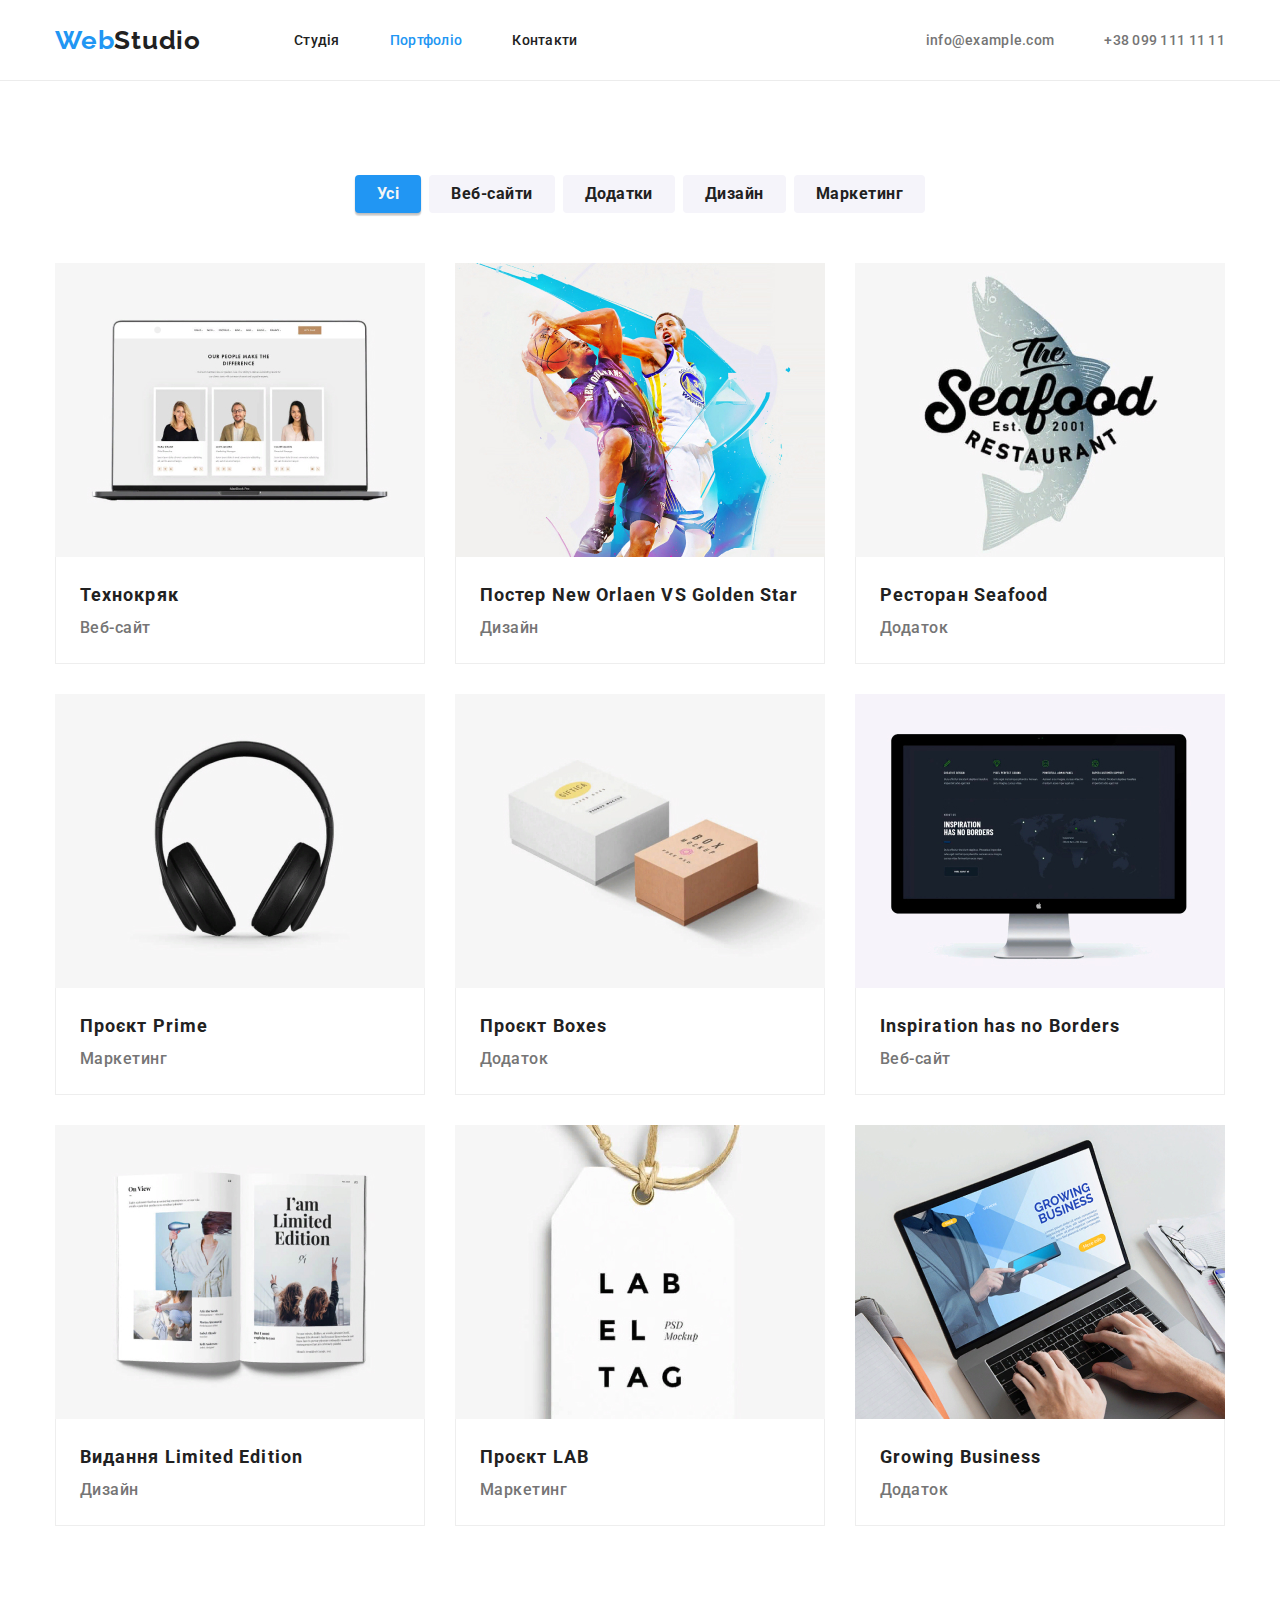
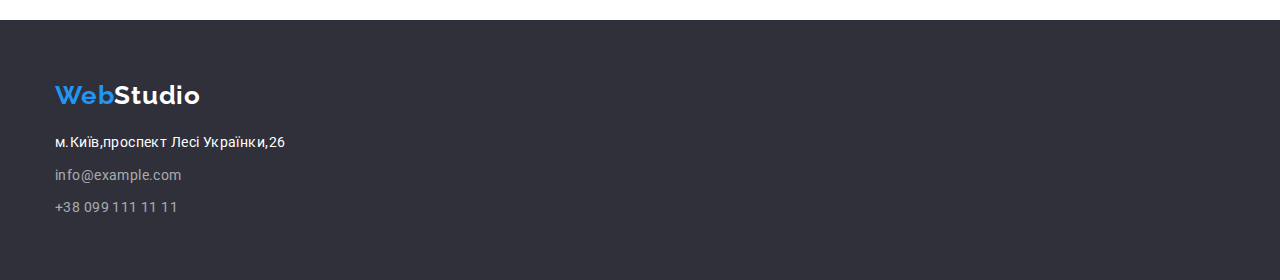
==== commit 38b52f34: "...." ====
--- a/portfolio.html
+++ b/portfolio.html
@@ -53,6 +53,7 @@
     <main>
       <!-- СЕКЦИЯ КНОПОК В ПОРТФОЛИО -->
       <section class="section">
+        <h1 class="portfolio">портфоліо</h1>
         <div class="container">
           <ul class="buttons-list">
             <li class="button-item">
--- a/css/style.css
+++ b/css/style.css
@@ -44,7 +44,6 @@
 
 /*ХЕДЕР*/
 .header {
-  height: 80px;
   border-bottom: 1px solid #ececec;
 }
 .header-container {
@@ -122,13 +121,15 @@
 /*ХИРО*/
 .hero {
   background: #2f303a;
-  height: 600px;
   display: flex;
   align-items: center;
   flex-direction: column;
   justify-content: center;
+  padding: 200px 0;
 }
 .hero-title {
+  width: 9696px;
+  text-transform: uppercase;
   text-align: center;
   font-weight: 900;
   font-size: 44px;
@@ -151,6 +152,9 @@
 button:hover {
   cursor: pointer;
 }
+.hero-button:hover {
+ background: #188CE8;
+}
 
 /*ПРЕИМУЩЕСТВА*/
 .section {
@@ -306,6 +310,11 @@
 }
 
 /* СЕКЦИЯ КНОПОК В ПОРТФОЛИО */
+.portfolio {
+  text-transform: uppercase;
+  text-align: center;
+  display: none;
+}
 .portfolio-button {
   padding: 6px 22px;
 
@@ -376,4 +385,5 @@
   padding-bottom: 20px;
   padding-left: 24px;
   border: 1px solid #eeeeee;
-}
+  border-top: none;
+}
